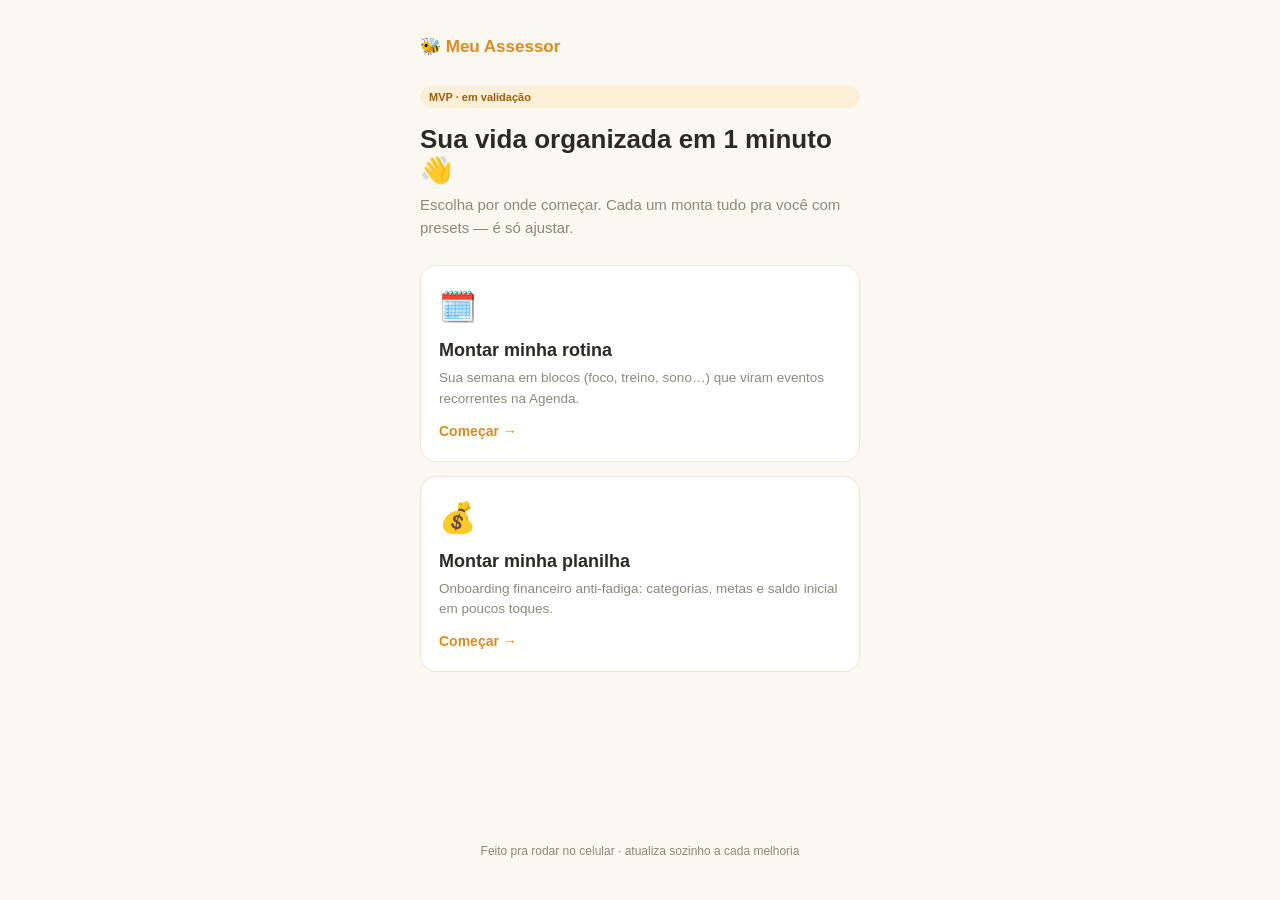
==== index.html @ 69b03c1b "Meu Assessor — front-end MVP (rotina + financeiro + landing) HTML estatico sanitizado (sem IDs pesso" ====
<!DOCTYPE html>
<html lang="pt-BR">
<head>
<meta charset="UTF-8">
<meta name="viewport" content="width=device-width, initial-scale=1.0">
<meta name="theme-color" content="#D98C1F">
<title>Meu Assessor</title>
<style>
  :root{--bg:#FBF8F1;--card:#fff;--ink:#2B2A26;--muted:#8C887C;--line:#EDE7D9;--honey:#D98C1F;--honey-soft:#FBEFD8;--olive:#6B7A3F;--r:16px}
  *{box-sizing:border-box;margin:0;padding:0}
  body{font-family:-apple-system,BlinkMacSystemFont,"Segoe UI",Roboto,sans-serif;background:var(--bg);color:var(--ink);line-height:1.5;-webkit-font-smoothing:antialiased}
  .wrap{max-width:480px;margin:0 auto;min-height:100vh;padding:34px 20px 40px;display:flex;flex-direction:column}
  .brand{display:flex;align-items:center;gap:9px;font-size:15px;color:var(--muted);margin-bottom:26px}
  .brand b{color:var(--honey);font-weight:700;font-size:17px}
  h1{font-size:26px;font-weight:700;line-height:1.2;margin-bottom:8px}
  .lead{font-size:15px;color:var(--muted);margin-bottom:26px}
  .card{display:block;text-decoration:none;color:inherit;background:var(--card);border:1.5px solid var(--line);border-radius:var(--r);padding:18px;margin-bottom:14px;transition:.15s}
  .card:active{transform:scale(.985)}
  .card:hover{border-color:var(--honey)}
  .card .em{font-size:30px;display:block;margin-bottom:8px}
  .card h2{font-size:18px;font-weight:600;margin-bottom:4px}
  .card p{font-size:13.5px;color:var(--muted)}
  .card .go{margin-top:12px;display:inline-flex;align-items:center;gap:6px;font-size:14px;font-weight:600;color:var(--honey)}
  .foot{margin-top:auto;padding-top:26px;font-size:12px;color:var(--muted);text-align:center}
  .pill{display:inline-block;background:var(--honey-soft);color:#9a5f10;font-size:11px;font-weight:600;padding:3px 9px;border-radius:99px;margin-bottom:16px}
</style>
</head>
<body>
<div class="wrap">
  <div class="brand"><b>🐝 Meu Assessor</b></div>
  <span class="pill">MVP · em validação</span>
  <h1>Sua vida organizada em 1 minuto 👋</h1>
  <p class="lead">Escolha por onde começar. Cada um monta tudo pra você com presets — é só ajustar.</p>

  <a class="card" href="rotina-app.html">
    <span class="em">🗓️</span>
    <h2>Montar minha rotina</h2>
    <p>Sua semana em blocos (foco, treino, sono…) que viram eventos recorrentes na Agenda.</p>
    <span class="go">Começar →</span>
  </a>

  <a class="card" href="setup-app.html">
    <span class="em">💰</span>
    <h2>Montar minha planilha</h2>
    <p>Onboarding financeiro anti-fadiga: categorias, metas e saldo inicial em poucos toques.</p>
    <span class="go">Começar →</span>
  </a>

  <div class="foot">Feito pra rodar no celular · atualiza sozinho a cada melhoria</div>
</div>
</body>
</html>
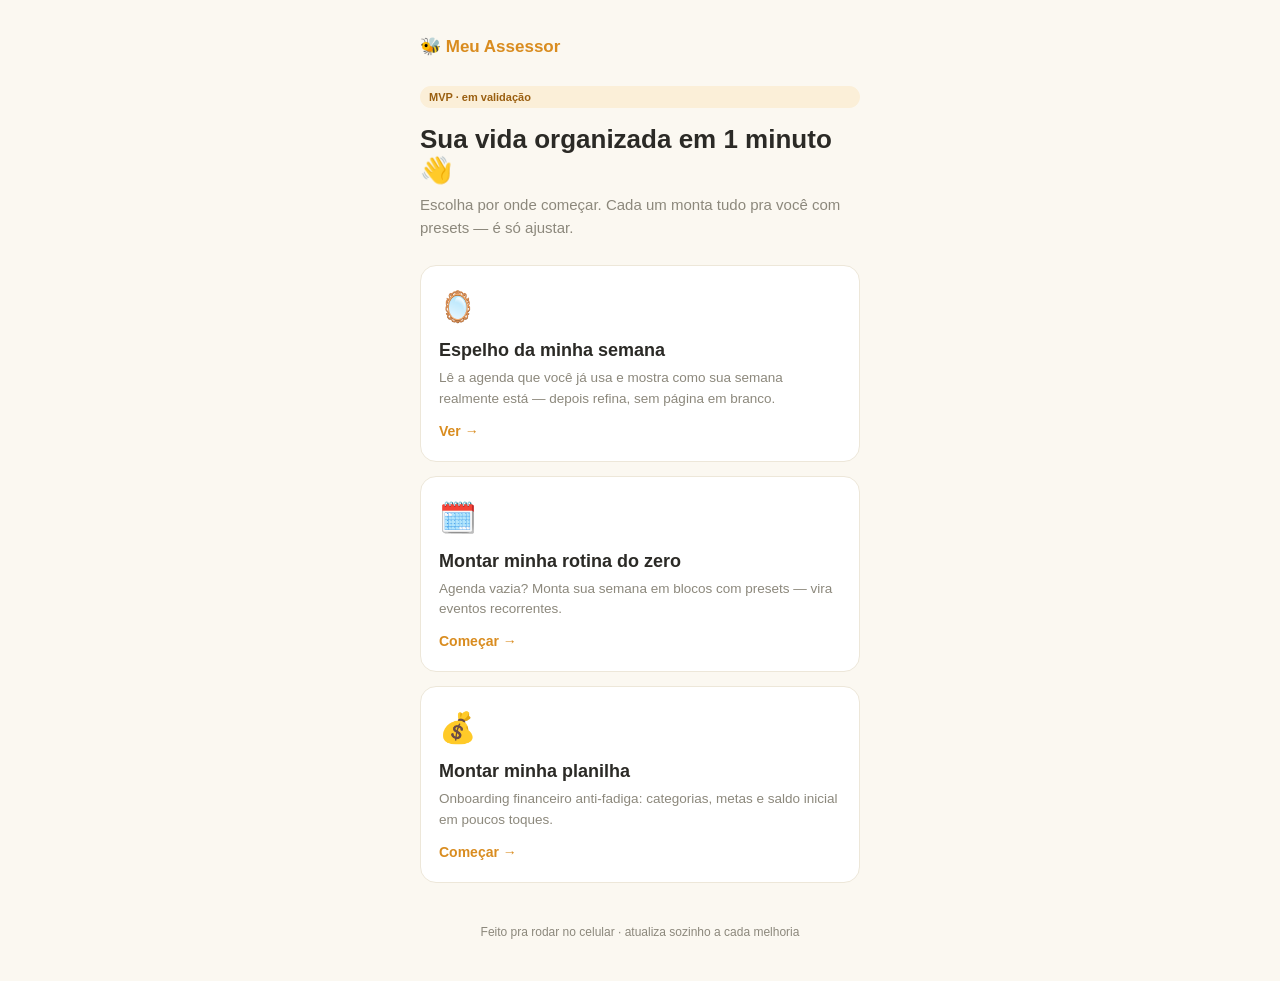
==== commit 82460e07: "feat: tela Espelho — le a agenda existente e refina (read-only, espelho-nao-juiz) Reframe anti-fadig" ====
--- a/index.html
+++ b/index.html
@@ -32,10 +32,17 @@
   <h1>Sua vida organizada em 1 minuto 👋</h1>
   <p class="lead">Escolha por onde começar. Cada um monta tudo pra você com presets — é só ajustar.</p>
 
+  <a class="card" href="espelho.html">
+    <span class="em">🪞</span>
+    <h2>Espelho da minha semana</h2>
+    <p>Lê a agenda que você já usa e mostra como sua semana realmente está — depois refina, sem página em branco.</p>
+    <span class="go">Ver →</span>
+  </a>
+
   <a class="card" href="rotina-app.html">
     <span class="em">🗓️</span>
-    <h2>Montar minha rotina</h2>
-    <p>Sua semana em blocos (foco, treino, sono…) que viram eventos recorrentes na Agenda.</p>
+    <h2>Montar minha rotina do zero</h2>
+    <p>Agenda vazia? Monta sua semana em blocos com presets — vira eventos recorrentes.</p>
     <span class="go">Começar →</span>
   </a>
 
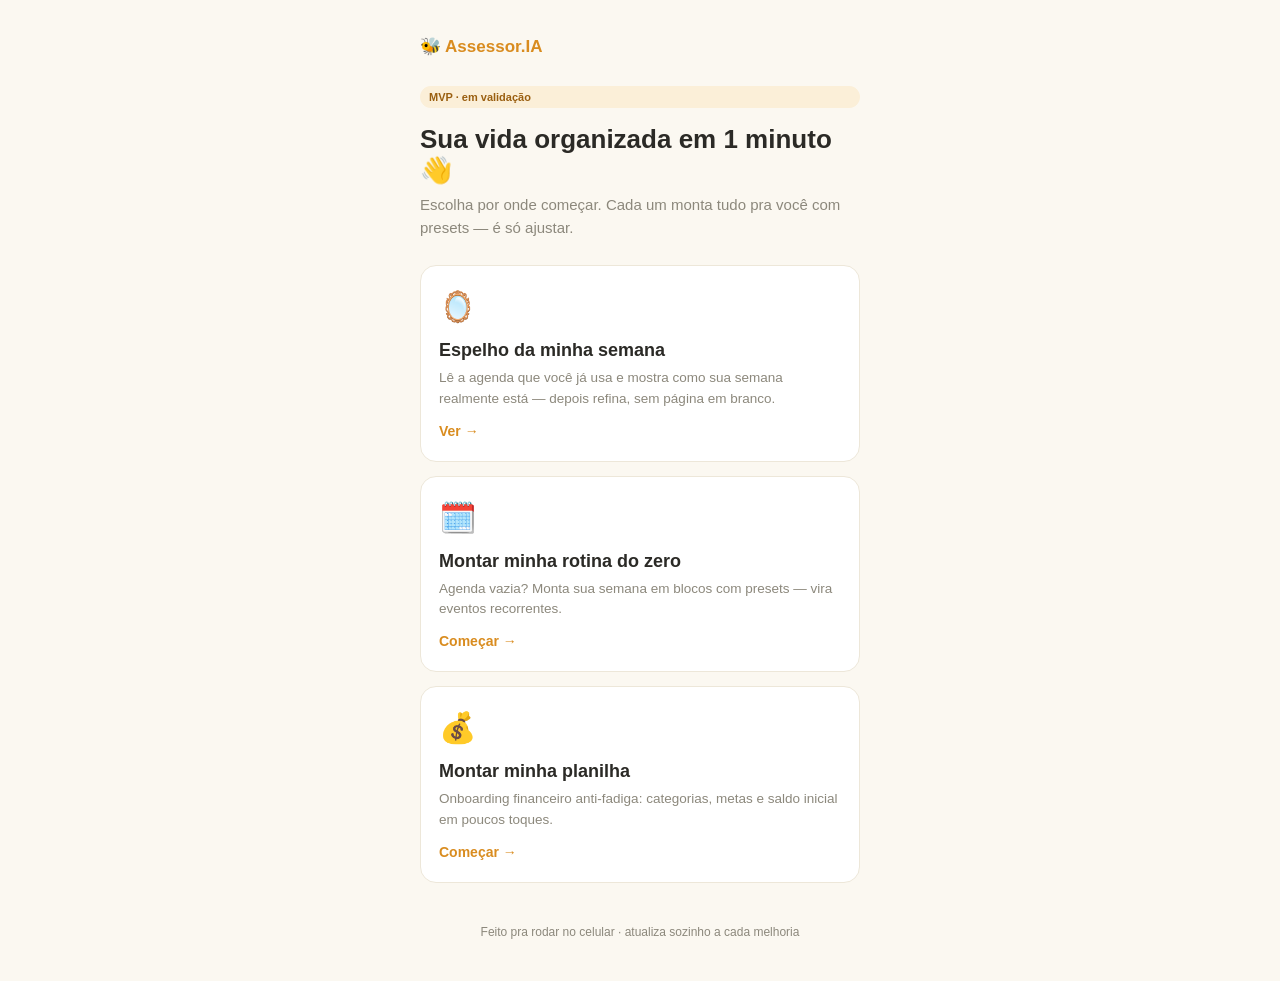
==== commit 8c689e0c: "Rename to Assessor.IA across the public site and mini-apps" ====
--- a/index.html
+++ b/index.html
@@ -4,7 +4,7 @@
 <meta charset="UTF-8">
 <meta name="viewport" content="width=device-width, initial-scale=1.0">
 <meta name="theme-color" content="#D98C1F">
-<title>Meu Assessor</title>
+<title>Assessor.IA</title>
 <style>
   :root{--bg:#FBF8F1;--card:#fff;--ink:#2B2A26;--muted:#8C887C;--line:#EDE7D9;--honey:#D98C1F;--honey-soft:#FBEFD8;--olive:#6B7A3F;--r:16px}
   *{box-sizing:border-box;margin:0;padding:0}
@@ -27,7 +27,7 @@
 </head>
 <body>
 <div class="wrap">
-  <div class="brand"><b>🐝 Meu Assessor</b></div>
+  <div class="brand"><b>🐝 Assessor.IA</b></div>
   <span class="pill">MVP · em validação</span>
   <h1>Sua vida organizada em 1 minuto 👋</h1>
   <p class="lead">Escolha por onde começar. Cada um monta tudo pra você com presets — é só ajustar.</p>
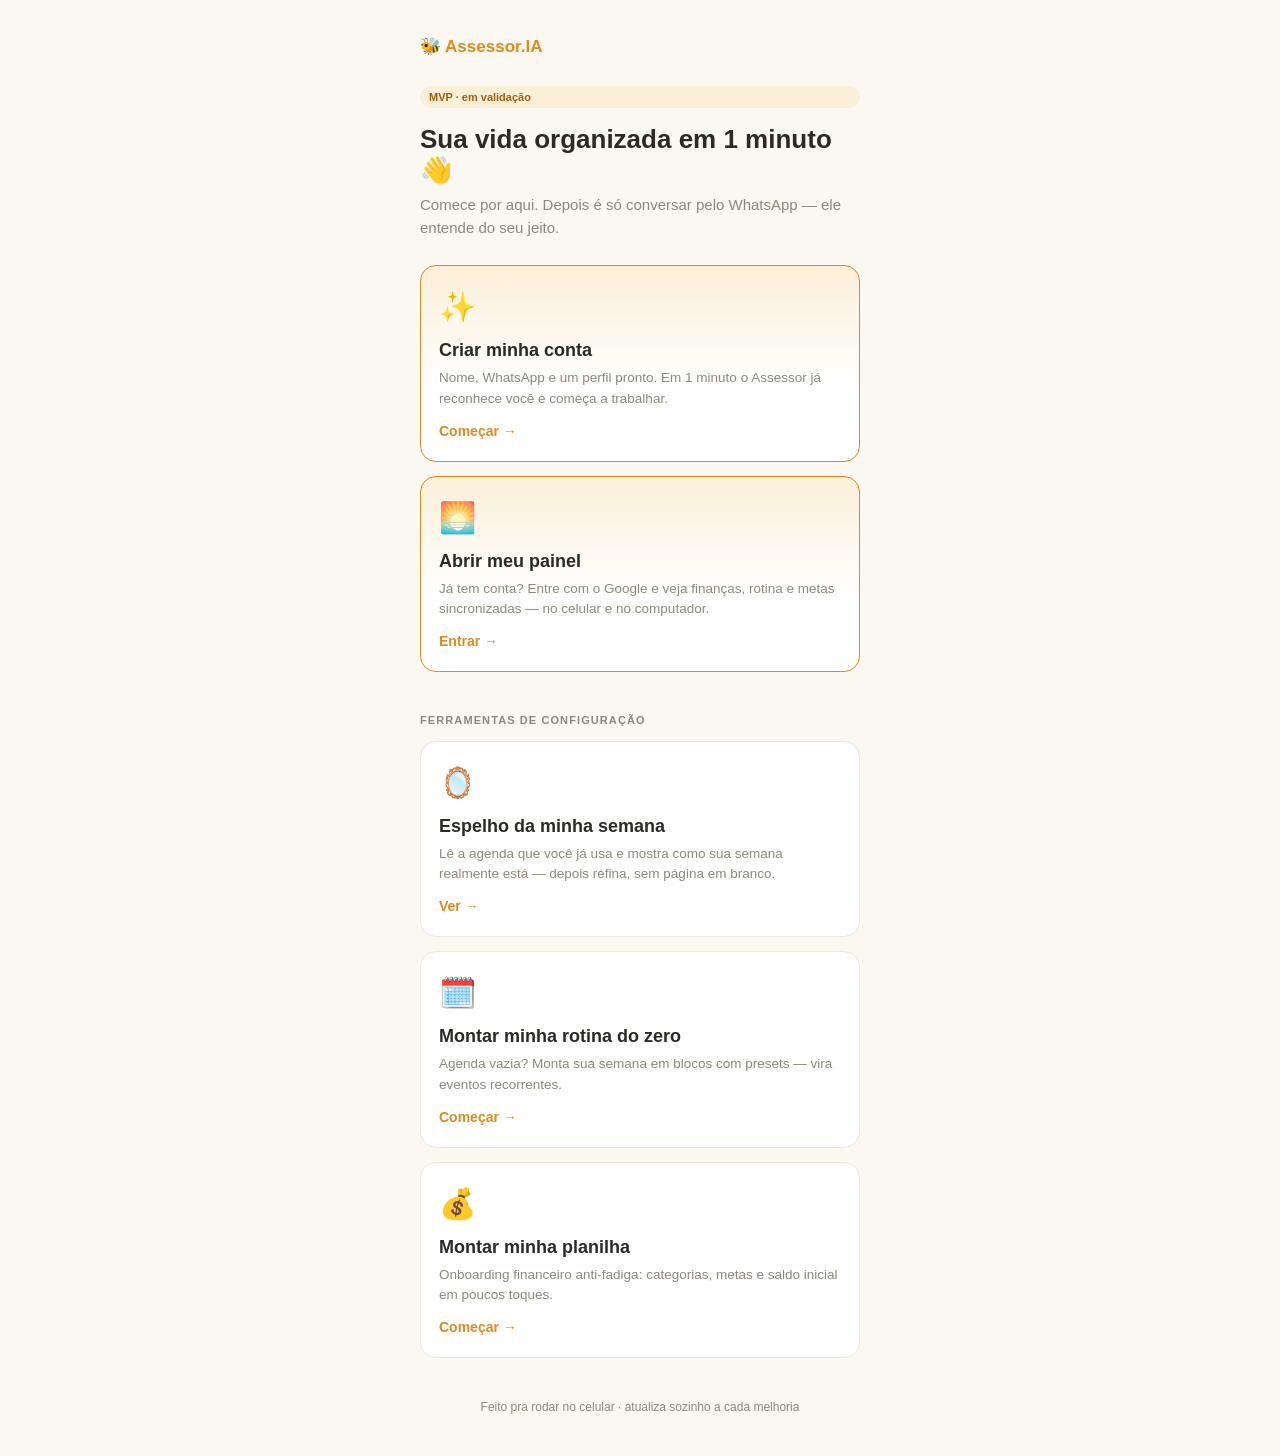
==== commit ed943d18: "Publish the dashboard at /painel/ and make the home lead with the two real entry points (create acco" ====
--- a/index.html
+++ b/index.html
@@ -23,6 +23,11 @@
   .card .go{margin-top:12px;display:inline-flex;align-items:center;gap:6px;font-size:14px;font-weight:600;color:var(--honey)}
   .foot{margin-top:auto;padding-top:26px;font-size:12px;color:var(--muted);text-align:center}
   .pill{display:inline-block;background:var(--honey-soft);color:#9a5f10;font-size:11px;font-weight:600;padding:3px 9px;border-radius:99px;margin-bottom:16px}
+  /* Os dois caminhos principais vêm antes e pesam mais que as ferramentas
+     de configuração — quem chega aqui quer criar conta ou entrar, não
+     configurar planilha. */
+  .card.destaque{border-color:var(--honey);background:linear-gradient(180deg,var(--honey-soft),var(--card) 60%)}
+  .sep{font-size:11px;font-weight:600;letter-spacing:.1em;text-transform:uppercase;color:var(--muted);margin:26px 0 12px}
 </style>
 </head>
 <body>
@@ -30,7 +35,23 @@
   <div class="brand"><b>🐝 Assessor.IA</b></div>
   <span class="pill">MVP · em validação</span>
   <h1>Sua vida organizada em 1 minuto 👋</h1>
-  <p class="lead">Escolha por onde começar. Cada um monta tudo pra você com presets — é só ajustar.</p>
+  <p class="lead">Comece por aqui. Depois é só conversar pelo WhatsApp — ele entende do seu jeito.</p>
+
+  <a class="card destaque" href="cadastro-app.html">
+    <span class="em">✨</span>
+    <h2>Criar minha conta</h2>
+    <p>Nome, WhatsApp e um perfil pronto. Em 1 minuto o Assessor já reconhece você e começa a trabalhar.</p>
+    <span class="go">Começar →</span>
+  </a>
+
+  <a class="card destaque" href="painel/">
+    <span class="em">🌅</span>
+    <h2>Abrir meu painel</h2>
+    <p>Já tem conta? Entre com o Google e veja finanças, rotina e metas sincronizadas — no celular e no computador.</p>
+    <span class="go">Entrar →</span>
+  </a>
+
+  <div class="sep">Ferramentas de configuração</div>
 
   <a class="card" href="espelho.html">
     <span class="em">🪞</span>
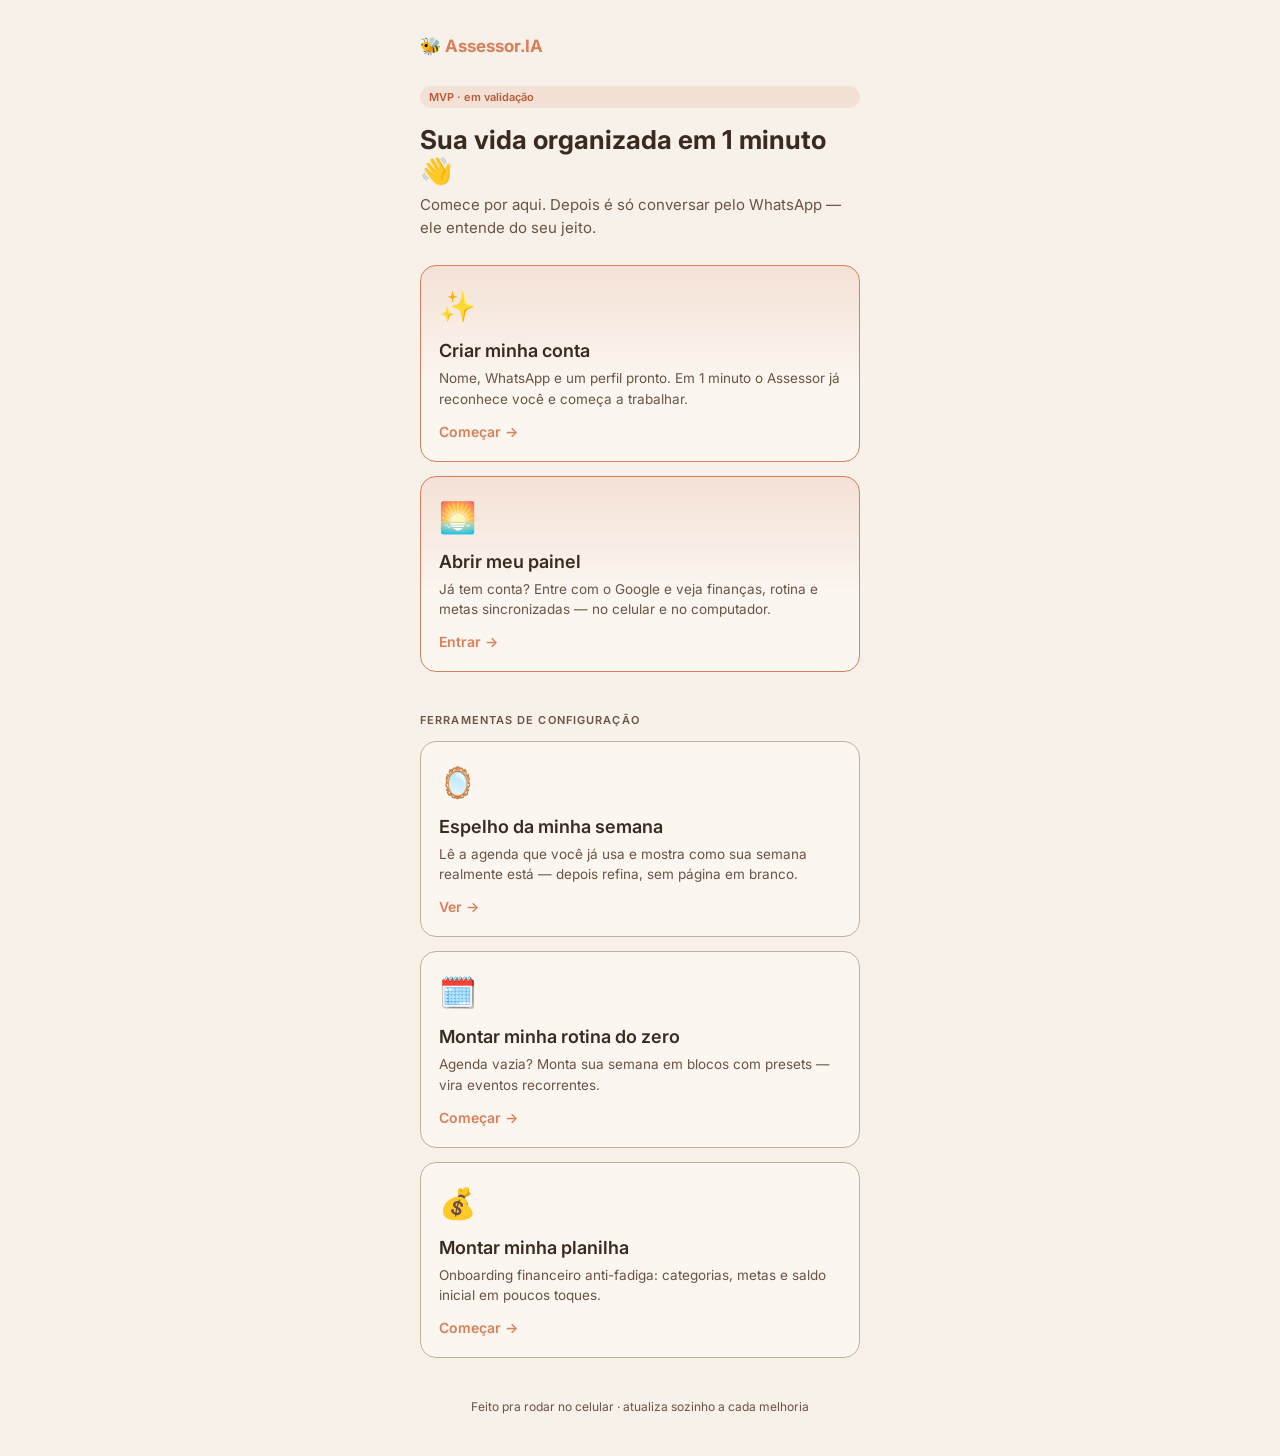
==== commit ba8e86ed: "One identity across the product: shared Sereno palette on the home and all mini-apps" ====
--- a/index.html
+++ b/index.html
@@ -3,12 +3,19 @@
 <head>
 <meta charset="UTF-8">
 <meta name="viewport" content="width=device-width, initial-scale=1.0">
-<meta name="theme-color" content="#D98C1F">
+<meta name="theme-color" content="#F7F1EA" media="(prefers-color-scheme: light)">
+<meta name="theme-color" content="#221913" media="(prefers-color-scheme: dark)">
+<link rel="preconnect" href="https://fonts.googleapis.com">
+<link rel="preconnect" href="https://fonts.gstatic.com" crossorigin>
+<link href="https://fonts.googleapis.com/css2?family=Inter:wght@400;500;600;700&display=swap" rel="stylesheet">
+<link rel="stylesheet" href="paleta-sereno.css">
 <title>Assessor.IA</title>
 <style>
-  :root{--bg:#FBF8F1;--card:#fff;--ink:#2B2A26;--muted:#8C887C;--line:#EDE7D9;--honey:#D98C1F;--honey-soft:#FBEFD8;--olive:#6B7A3F;--r:16px}
+  /* Cores de paleta-sereno.css — a mesma do painel e dos mini-apps.
+     Só traduzimos para os nomes que este arquivo já usava. */
+  :root{--card:var(--panel);--muted:var(--ink-soft);--honey:var(--acento);--honey-soft:var(--acento-soft);--olive:var(--bom);--r:16px}
   *{box-sizing:border-box;margin:0;padding:0}
-  body{font-family:-apple-system,BlinkMacSystemFont,"Segoe UI",Roboto,sans-serif;background:var(--bg);color:var(--ink);line-height:1.5;-webkit-font-smoothing:antialiased}
+  body{font-family:"Inter",-apple-system,BlinkMacSystemFont,"Segoe UI",Roboto,sans-serif;background:var(--bg);color:var(--ink);line-height:1.5;-webkit-font-smoothing:antialiased}
   .wrap{max-width:480px;margin:0 auto;min-height:100vh;padding:34px 20px 40px;display:flex;flex-direction:column}
   .brand{display:flex;align-items:center;gap:9px;font-size:15px;color:var(--muted);margin-bottom:26px}
   .brand b{color:var(--honey);font-weight:700;font-size:17px}
@@ -22,7 +29,7 @@
   .card p{font-size:13.5px;color:var(--muted)}
   .card .go{margin-top:12px;display:inline-flex;align-items:center;gap:6px;font-size:14px;font-weight:600;color:var(--honey)}
   .foot{margin-top:auto;padding-top:26px;font-size:12px;color:var(--muted);text-align:center}
-  .pill{display:inline-block;background:var(--honey-soft);color:#9a5f10;font-size:11px;font-weight:600;padding:3px 9px;border-radius:99px;margin-bottom:16px}
+  .pill{display:inline-block;background:var(--honey-soft);color:var(--acento-fw);font-size:11px;font-weight:600;padding:3px 9px;border-radius:99px;margin-bottom:16px}
   /* Os dois caminhos principais vêm antes e pesam mais que as ferramentas
      de configuração — quem chega aqui quer criar conta ou entrar, não
      configurar planilha. */
--- a/paleta-sereno.css
+++ b/paleta-sereno.css
@@ -0,0 +1,166 @@
+/* ============================================================
+   PALETA SERENO
+   Esfera fosca creme→terracota sobre campo de ondas, luz difusa.
+   Sem preto, sem cinza puro, sem cor fria saturada.
+   Contrastes conferidos por cálculo (WCAG 2.1).
+   ============================================================ */
+
+:root {
+  /* --- areia: fundos e superfícies --- */
+  --areia-50:  #FBF6F0;
+  --areia-100: #F7F1EA;
+  --areia-200: #EFE5DA;
+  --areia-300: #E3CFBD;
+  --areia-400: #D9BEA6;
+
+  /* --- tinta: texto sobre claro --- */
+  --tinta-900: #3A2A20;   /* 12,22:1 · AAA  · corpo e títulos      */
+  --tinta-600: #6B5344;   /*  6,36:1 · AA   · secundário           */
+  --tinta-400: #8A705E;   /*  4,11:1 · AA grande (≥18px)           */
+  --tinta-200: #C4AF9C;   /*  1,88:1 · SÓ linha — nunca texto      */
+
+  /* --- terracota: acento e ação --- */
+  --terra-300: #E39C7A;
+  --terra-500: #D97F5A;   /* botão → texto tinta-900 (4,66:1)      */
+  --terra-700: #B85A38;   /* botão → texto branco   (4,61:1)       */
+  --terra-900: #8A3F26;
+
+  /* --- gradiente do núcleo 3D (de cima p/ baixo) --- */
+  --nucleo-topo:  #F2E7D2;
+  --nucleo-alto:  #EDD3AE;
+  --nucleo-meio:  #E8B896;
+  --nucleo-baixo: #D97F5A;
+  --nucleo-base:  #C96A45;
+
+  /* --- ambiente --- */
+  --onda-crista: #FAF4EC;
+  --onda-vale:   #E3CFBD;
+  --contato:     #C99B7E;
+
+  /* --- estados (dentro da família quente) --- */
+  --alerta:  #A2402A;     /* 6,60:1 */
+  --atencao: #8E6631;     /* 4,57:1 */
+  --bom:     #607452;     /* 4,55:1 */
+
+  /* --- 9 domínios · suave = preenchimento · forte = traço/texto --- */
+  --rotina-suave:      #B8A96B;  --rotina-forte:      #7B6E3B;
+  --saude-suave:       #8CA37D;  --saude-forte:       #607452;
+  --financeiro-suave:  #C79A5E;  --financeiro-forte:  #8E6631;
+  --anotacoes-suave:   #C98B7E;  --anotacoes-forte:   #A85746;
+  --foco-suave:        #B3654F;  --foco-forte:        #A25A46;
+  --projetos-suave:    #8F96BE;  --projetos-forte:    #606AA3;
+  --timeline-suave:    #7C9BB0;  --timeline-forte:    #527288;
+  --cerebro-suave:     #7BA69B;  --cerebro-forte:     #4F766C;
+  --espiritual-suave:  #AC93BF;  --espiritual-forte:  #835E9F;
+
+  /* --- papéis semânticos: use ESTES na interface --- */
+  --bg:        var(--areia-100);
+  --bg-2:      var(--areia-200);
+  --panel:     var(--areia-50);
+  --ink:       var(--tinta-900);
+  --ink-soft:  var(--tinta-600);
+  --ink-faint: var(--tinta-400);
+  --line:      var(--tinta-200);
+  --acento:    var(--terra-500);
+  --acento-fw: var(--terra-700);  /* "fw" = fundo com texto branco */
+}
+
+/* ============================================================
+   NOITE — marrom-carvão, não preto.
+   No escuro os tons empoeirados dos domínios já passam de 6:1,
+   então o `-suave` vira o traço e o `-forte` não é usado.
+   ============================================================ */
+:root[data-theme="dark"] {
+  --areia-50:  #372921;
+  --areia-100: #221913;
+  --areia-200: #2C211A;
+  --areia-300: #453329;
+  --areia-400: #4C382E;
+
+  --tinta-900: #F7F1EA;   /* 15,39:1 · AAA */
+  --tinta-600: #C0AB99;   /*  7,83:1 · AAA */
+  --tinta-400: #97826F;   /*  4,72:1 · AA  */
+  --tinta-200: #453329;
+
+  --terra-500: #E39C7A;   /* clareia p/ manter presença no escuro */
+  --terra-700: #D97F5A;
+
+  /* No escuro as ondas INVERTEM o papel: em vez de sombra sobre um
+     fundo claro, elas captam luz sobre um fundo escuro. Com valores
+     escuros dos dois lados o campo sumia (medido: cristas 6 pontos
+     acima do fundo, invisível) e o objeto boiava no nada. Assim a
+     crista fica ~40 pontos acima do fundo e o chão existe. */
+  --onda-crista: #B88A5C;
+  --onda-vale:   #2A1F17;
+  --contato:     #6B4E33;   /* no escuro é brilho derramado, não sombra */
+
+  --alerta:  #E08163;
+  --atencao: #D9A05B;
+  --bom:     #9BB183;
+
+  /* no escuro, o traço de cada domínio é o próprio tom empoeirado */
+  --rotina-forte:     #B8A96B;
+  --saude-forte:      #8CA37D;
+  --financeiro-forte: #C79A5E;
+  --anotacoes-forte:  #C98B7E;
+  --foco-forte:       #B9705C;
+  --projetos-forte:   #8F96BE;
+  --timeline-forte:   #7C9BB0;
+  --cerebro-forte:    #7BA69B;
+  --espiritual-forte: #AC93BF;
+}
+
+/* ============================================================
+   A MESMA NOITE, MAS AUTOMÁTICA.
+   São TRÊS estados, não dois: quem escolhe o tema na mão ganha
+   [data-theme]; quem deixa no "sistema" não ganha atributo nenhum,
+   e aí só o prefers-color-scheme separa claro de escuro. Sem este
+   bloco, celular no modo escuro abria a interface toda clara.
+   O :not([data-theme="light"]) faz a escolha explícita de CLARO
+   vencer um sistema no escuro.
+   Espelha o bloco de cima -- mexeu num, mexe no outro.
+   ============================================================ */
+@media (prefers-color-scheme: dark) {
+  :root:not([data-theme="light"]) {
+  --areia-50:  #372921;
+  --areia-100: #221913;
+  --areia-200: #2C211A;
+  --areia-300: #453329;
+  --areia-400: #4C382E;
+
+  --tinta-900: #F7F1EA;   /* 15,39:1 · AAA */
+  --tinta-600: #C0AB99;   /*  7,83:1 · AAA */
+  --tinta-400: #97826F;   /*  4,72:1 · AA  */
+  --tinta-200: #453329;
+
+  --terra-500: #E39C7A;   /* clareia p/ manter presença no escuro */
+  --terra-700: #D97F5A;
+
+  /* No escuro as ondas INVERTEM o papel: em vez de sombra sobre um
+     fundo claro, elas captam luz sobre um fundo escuro. Com valores
+     escuros dos dois lados o campo sumia (medido: cristas 6 pontos
+     acima do fundo, invisível) e o objeto boiava no nada. Assim a
+     crista fica ~40 pontos acima do fundo e o chão existe. */
+  --onda-crista: #B88A5C;
+  --onda-vale:   #2A1F17;
+  --contato:     #6B4E33;   /* no escuro é brilho derramado, não sombra */
+
+  --alerta:  #E08163;
+  --atencao: #D9A05B;
+  --bom:     #9BB183;
+
+  /* no escuro, o traço de cada domínio é o próprio tom empoeirado */
+  --rotina-forte:     #B8A96B;
+  --saude-forte:      #8CA37D;
+  --financeiro-forte: #C79A5E;
+  --anotacoes-forte:  #C98B7E;
+  --foco-forte:       #B9705C;
+  --projetos-forte:   #8F96BE;
+  --timeline-forte:   #7C9BB0;
+  --cerebro-forte:    #7BA69B;
+  --espiritual-forte: #AC93BF;
+  }
+}
+
+/* Acento rebaixado: fundo de destaque, chip selecionado, realce sutil. */
+:root { --acento-soft: color-mix(in srgb, var(--terra-500) 14%, transparent); }
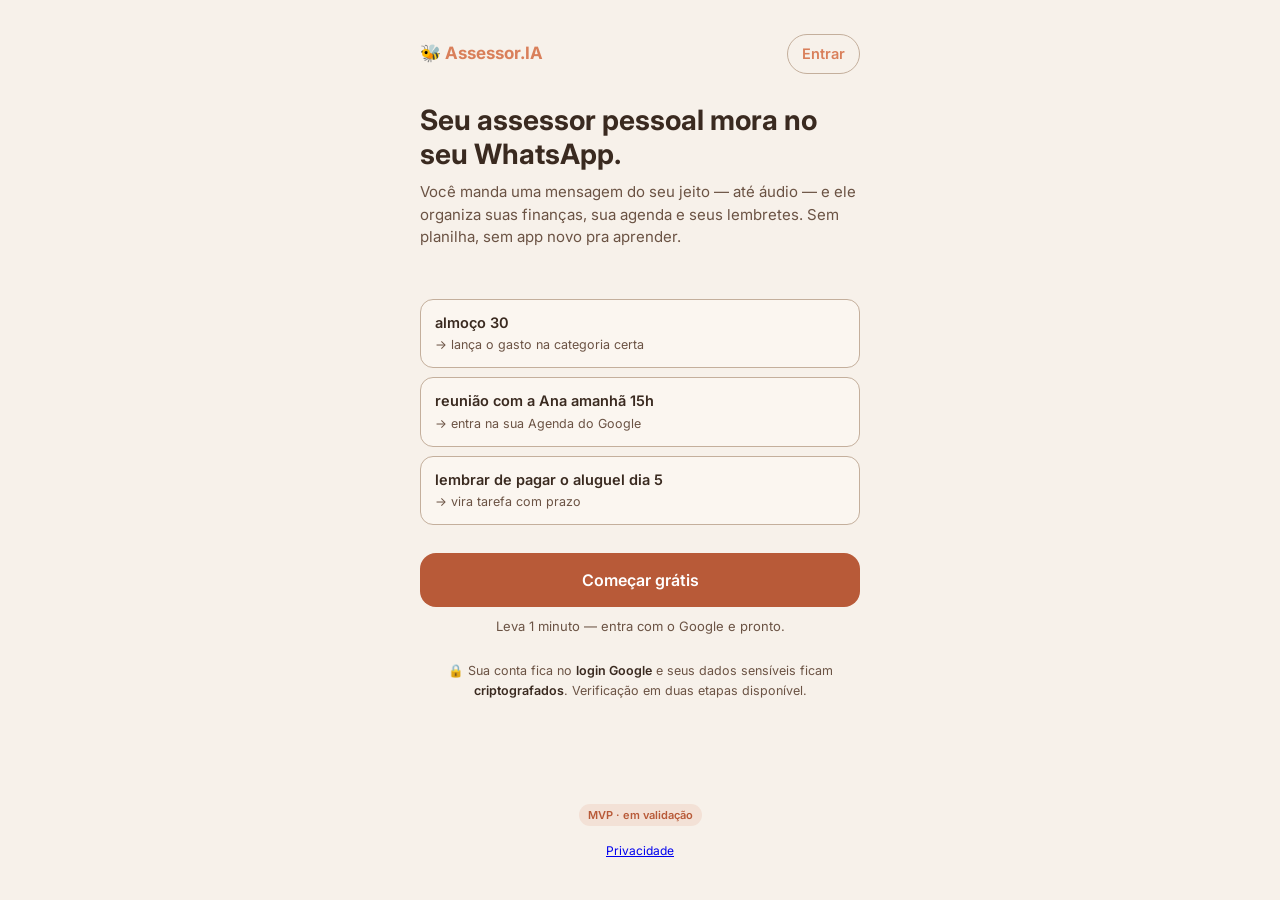
==== commit 13848f9f: "Give the app a real front door: one login page, one authentication door The site had no login page. " ====
--- a/index.html
+++ b/index.html
@@ -35,53 +35,106 @@
      configurar planilha. */
   .card.destaque{border-color:var(--honey);background:linear-gradient(180deg,var(--honey-soft),var(--card) 60%)}
   .sep{font-size:11px;font-weight:600;letter-spacing:.1em;text-transform:uppercase;color:var(--muted);margin:26px 0 12px}
+
+  /* --- porta de entrada --------------------------------------------------
+     Uma ação primária ("criar conta"), o login sempre visível no topo, e o
+     produto explicado por exemplo em vez de adjetivo. */
+  .topo{display:flex;align-items:center;justify-content:space-between;margin-bottom:30px}
+  .brand{margin-bottom:0}
+  .entrar{font-size:14.5px;font-weight:600;color:var(--honey);text-decoration:none;
+          padding:8px 14px;border:1.5px solid var(--line);border-radius:99px;min-height:40px;
+          display:inline-flex;align-items:center;transition:.15s}
+  .entrar:hover{border-color:var(--honey)}
+  h1{font-size:28px;margin-bottom:10px}
+  .exemplos{margin:24px 0 28px;display:flex;flex-direction:column;gap:9px}
+  .ex{background:var(--card);border:1.5px solid var(--line);border-radius:13px;padding:12px 14px}
+  .ex b{display:block;font-size:14.5px;font-weight:600}
+  .ex i{display:block;font-style:normal;font-size:12.5px;color:var(--muted);margin-top:3px}
+  .ex i::before{content:"→ "}
+  .cta{display:flex;align-items:center;justify-content:center;min-height:54px;
+       background:var(--terra-700);color:#fff;border-radius:var(--r);
+       font-size:16px;font-weight:600;text-decoration:none;transition:.15s}
+  .cta:hover{filter:brightness(1.06)}
+  .cta:active{transform:scale(.99)}
+  .sub-cta{font-size:13px;color:var(--muted);text-align:center;margin-top:10px}
+  .sub-cta a{color:var(--honey);font-weight:600}
+  .confianca{font-size:12.5px;color:var(--muted);text-align:center;margin-top:24px;line-height:1.6}
+  .confianca b{color:var(--ink);font-weight:600}
 </style>
 </head>
 <body>
 <div class="wrap">
-  <div class="brand"><b>🐝 Assessor.IA</b></div>
-  <span class="pill">MVP · em validação</span>
-  <h1>Sua vida organizada em 1 minuto 👋</h1>
-  <p class="lead">Comece por aqui. Depois é só conversar pelo WhatsApp — ele entende do seu jeito.</p>
+  <!-- Topo: marca à esquerda, Entrar à direita. É onde todo mundo procura o
+       login, e antes ele não existia aqui — só um cartão no meio da página. -->
+  <div class="topo">
+    <div class="brand"><b>🐝 Assessor.IA</b></div>
+    <a class="entrar" href="entrar.html">Entrar</a>
+  </div>
 
-  <a class="card destaque" href="cadastro-app.html">
-    <span class="em">✨</span>
-    <h2>Criar minha conta</h2>
-    <p>Nome, WhatsApp e um perfil pronto. Em 1 minuto o Assessor já reconhece você e começa a trabalhar.</p>
-    <span class="go">Começar →</span>
-  </a>
+  <h1>Seu assessor pessoal mora no seu WhatsApp.</h1>
+  <p class="lead">Você manda uma mensagem do seu jeito — até áudio — e ele organiza suas finanças, sua agenda e seus lembretes. Sem planilha, sem app novo pra aprender.</p>
 
-  <a class="card destaque" href="painel/">
-    <span class="em">🌅</span>
-    <h2>Abrir meu painel</h2>
-    <p>Já tem conta? Entre com o Google e veja finanças, rotina e metas sincronizadas — no celular e no computador.</p>
-    <span class="go">Entrar →</span>
-  </a>
+  <!-- Mostrar em vez de explicar: em três linhas a pessoa entende o produto. -->
+  <div class="exemplos">
+    <div class="ex"><b>almoço 30</b><i>lança o gasto na categoria certa</i></div>
+    <div class="ex"><b>reunião com a Ana amanhã 15h</b><i>entra na sua Agenda do Google</i></div>
+    <div class="ex"><b>lembrar de pagar o aluguel dia 5</b><i>vira tarefa com prazo</i></div>
+  </div>
 
-  <div class="sep">Ferramentas de configuração</div>
+  <!-- Uma ação primária. O resto é ponte, não concorrente. -->
+  <a class="cta" id="cta" href="entrar.html">Começar grátis</a>
+  <p class="sub-cta" id="subCta">Leva 1 minuto — entra com o Google e pronto.</p>
 
-  <a class="card" href="espelho.html">
-    <span class="em">🪞</span>
-    <h2>Espelho da minha semana</h2>
-    <p>Lê a agenda que você já usa e mostra como sua semana realmente está — depois refina, sem página em branco.</p>
-    <span class="go">Ver →</span>
-  </a>
+  <p class="confianca">🔒 Sua conta fica no <b>login Google</b> e seus dados sensíveis ficam <b>criptografados</b>. Verificação em duas etapas disponível.</p>
 
-  <a class="card" href="rotina-app.html">
-    <span class="em">🗓️</span>
-    <h2>Montar minha rotina do zero</h2>
-    <p>Agenda vazia? Monta sua semana em blocos com presets — vira eventos recorrentes.</p>
-    <span class="go">Começar →</span>
-  </a>
+  <div class="foot">
+    <span class="pill">MVP · em validação</span><br>
+    <a href="privacidade.html">Privacidade</a>
+  </div>
+</div>
 
-  <a class="card" href="setup-app.html">
-    <span class="em">💰</span>
-    <h2>Montar minha planilha</h2>
-    <p>Onboarding financeiro anti-fadiga: categorias, metas e saldo inicial em poucos toques.</p>
-    <span class="go">Começar →</span>
-  </a>
+<script>
+  /* Quem já está logado não pode ver "começar grátis" — para essa pessoa a
+     página é a porta do próprio app, não uma vitrine.
 
-  <div class="foot">Feito pra rodar no celular · atualiza sozinho a cada melhoria</div>
-</div>
+     A checagem é feita lendo a sessão que o Supabase já guarda no navegador,
+     sem carregar o SDK (30 KB) numa página que tem 7 KB. Aqui não se decide
+     nada sensível: só qual palavra vai no botão. Quem manda de verdade é o
+     banco, quando a pessoa chega no painel. */
+  (function () {
+    try {
+      const chave = Object.keys(localStorage).find(k => k.startsWith('sb-') && k.endsWith('-auth-token'));
+      if (!chave) return;
+      const s = JSON.parse(localStorage.getItem(chave) || 'null');
+      const validaAte = s && (s.expires_at || (s.currentSession && s.currentSession.expires_at));
+      if (!validaAte || validaAte * 1000 < Date.now()) return;   // sessão vencida
+      document.getElementById('cta').textContent = 'Abrir meu painel';
+      document.getElementById('cta').href = 'painel/';
+      document.getElementById('subCta').textContent = 'Você já está conectado.';
+      const topo = document.querySelector('.entrar');
+      topo.textContent = 'Meu painel';
+      topo.href = 'painel/';
+    } catch (e) { /* na dúvida, mostra a versão de visitante */ }
+  })();
+
+  /* As ferramentas de configuração (espelho, rotina, planilha) NÃO ficam aqui.
+     Elas são abertas por link que o próprio Assessor manda, com parâmetros na
+     URL (?webhook=...&token=...). Sem esses parâmetros elas caem em modo teste
+     e mostram JSON cru -- que era o que um visitante novo encontrava.
+     Continuam acessíveis pra mim com ?dev=1. */
+  if (new URLSearchParams(location.search).get('dev') === '1') {
+    const tools = [
+      ['espelho.html', '🪞', 'Espelho da minha semana'],
+      ['rotina-app.html', '🗓️', 'Montar minha rotina do zero'],
+      ['setup-app.html', '💰', 'Montar minha planilha'],
+    ];
+    const bloco = document.createElement('div');
+    bloco.innerHTML = '<div class="sep">Ferramentas (modo dev)</div>' +
+      tools.map(([href, em, titulo]) =>
+        '<a class="card" href="' + href + '"><span class="em">' + em + '</span>' +
+        '<h2>' + titulo + '</h2><span class="go">Abrir →</span></a>').join('');
+    document.querySelector('.foot').before(bloco);
+  }
+</script>
 </body>
 </html>
